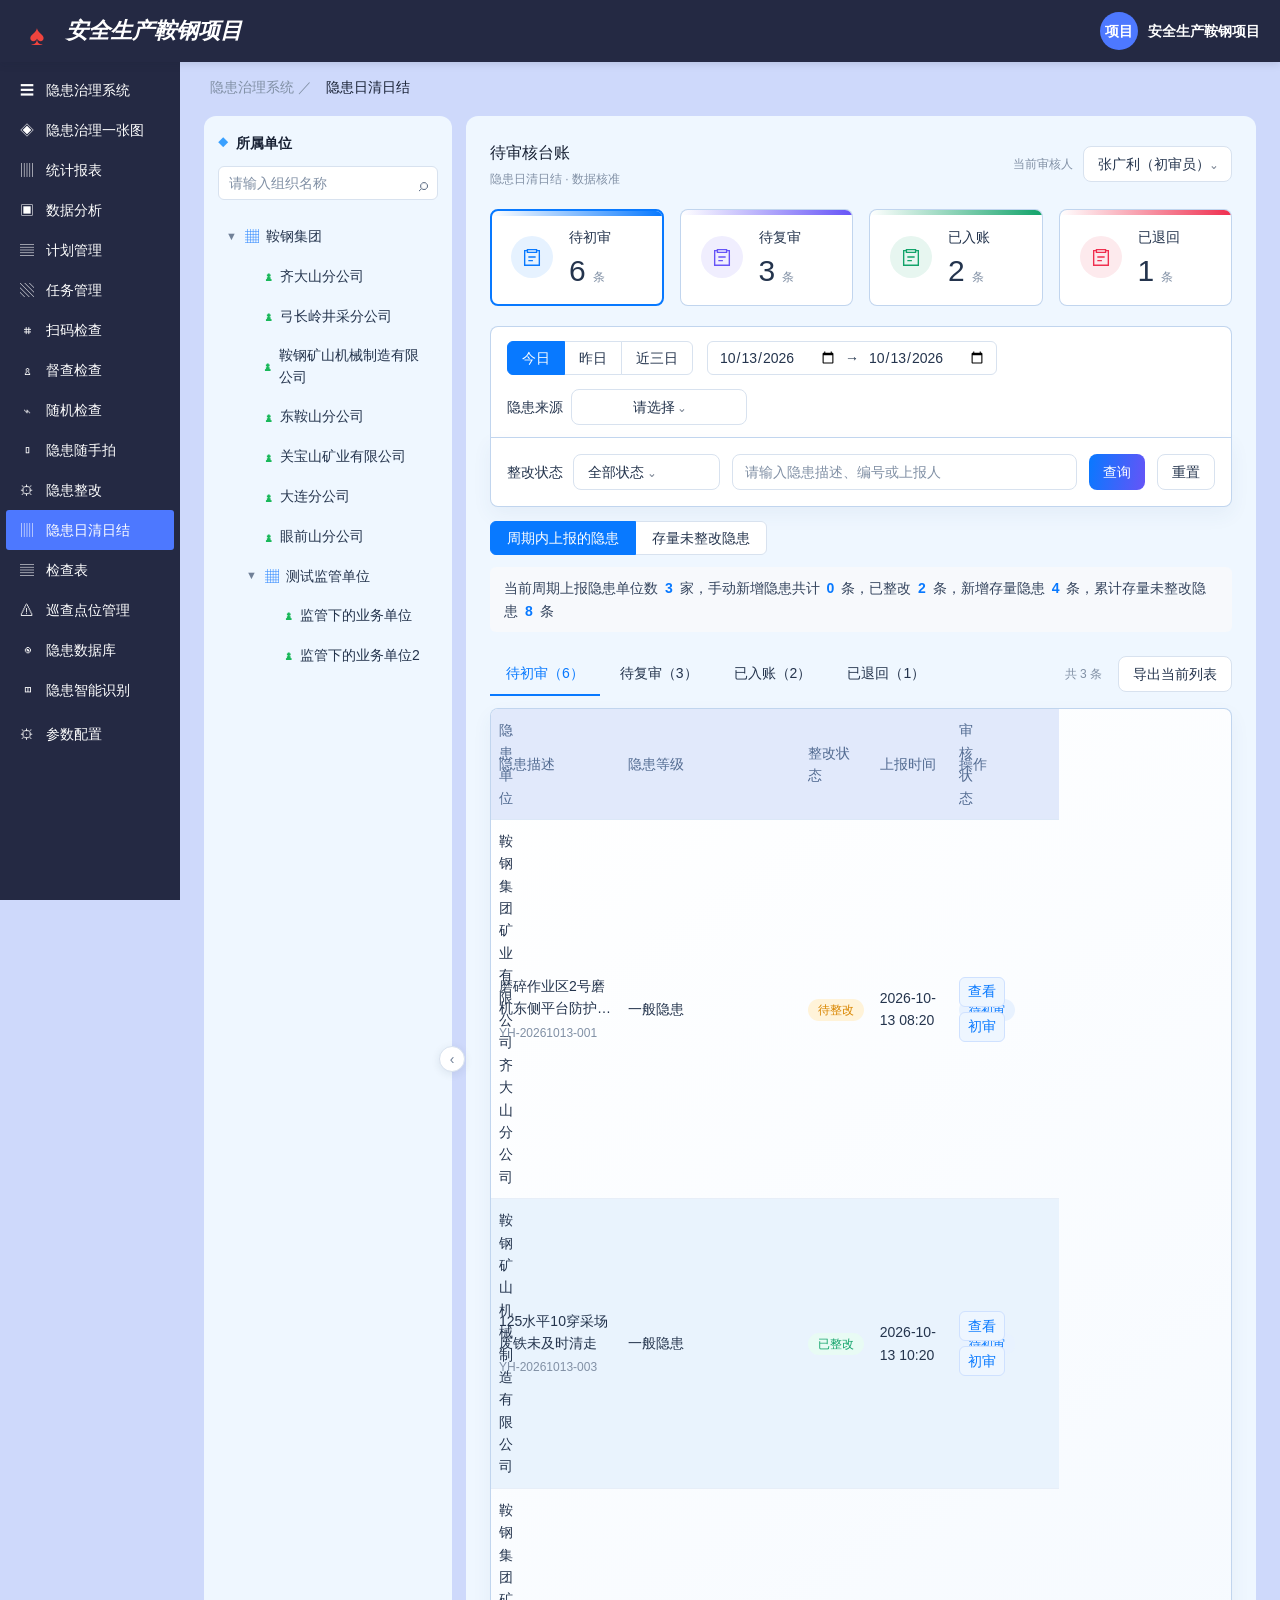
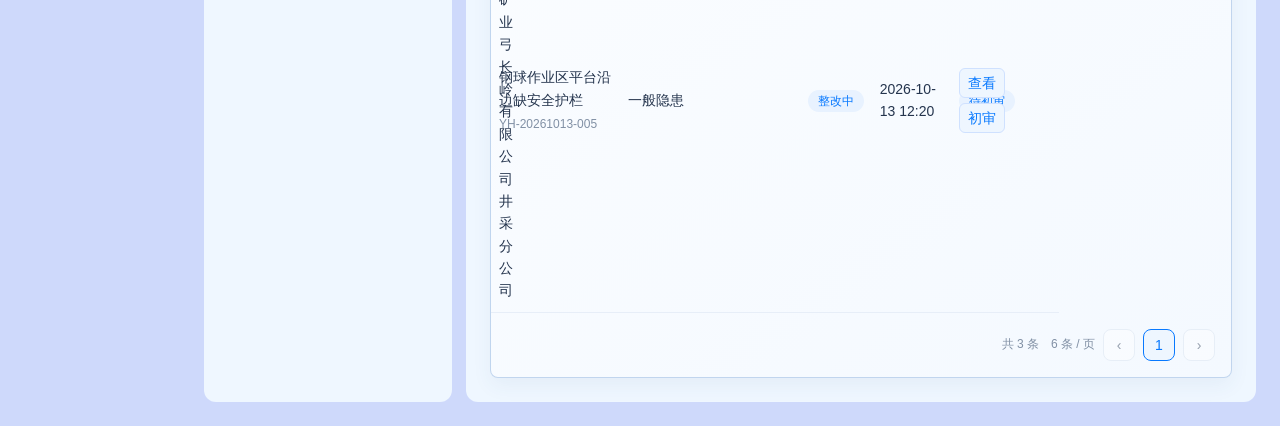
==== index.html @ 7d430a6b "Initial hazard ledger prototype" ====
<!doctype html>
<html lang="zh-CN"><head><meta charset="utf-8"><meta name="viewport" content="width=device-width,initial-scale=1"><title>待审核台账 · 隐患日清日结</title><style>
:root{--blue:#0879ff;--border:rgba(190,211,238,.95);--text:#24344d;--muted:#8190a5}*{box-sizing:border-box}body{margin:0;background:#ced9fb;color:var(--text);font:14px/1.6 "Microsoft YaHei","PingFang SC",sans-serif}button,input,textarea{font:inherit;font-weight:400}button{cursor:pointer}button:disabled{opacity:.45;cursor:not-allowed}button:focus-visible,input:focus-visible,textarea:focus-visible{outline:2px solid #a9c9ff;outline-offset:2px}.crumb{height:54px;padding:14px 30px;color:var(--muted)}.crumb span{color:#172033;margin-left:10px}
.page{margin:0 24px 24px;padding:24px;background:#eff7ff;border-radius:12px;min-height:calc(100vh - 78px)}.heading{display:flex;justify-content:space-between;align-items:center;margin-bottom:20px}h1,h2,h3{font-weight:400;margin:0;color:#172033}h1{font-size:16px}h2{font-size:16px}h3{font-size:15px;margin:24px 0 14px;display:flex;align-items:center;gap:8px}h3:before{content:"";width:4px;height:14px;background:linear-gradient(#0879ff,#6a4df5);border-radius:9px}.sub{font-size:12px;color:var(--muted);margin-top:4px}.identity{display:flex;align-items:center;gap:10px}.btn,.select{height:36px;border:1px solid #d8e2ef;border-radius:8px;background:white;color:var(--text);padding:0 14px;display:inline-flex;align-items:center;justify-content:center;gap:8px}.btn:hover,.select:hover{border-color:#a9c9ff;background:#eef6ff}.primary{background:linear-gradient(100deg,#0879ff,#6654f7);color:white;border:0}.primary:hover{background:#3d8fff;color:white}.danger{color:#ef2f4f;border-color:#ef2f4f}.stats{display:grid;grid-template-columns:repeat(4,1fr);gap:16px;margin-bottom:20px}.stat{position:relative;text-align:left;border:1px solid var(--border);border-radius:8px;background:white;overflow:hidden;padding:16px 20px;display:flex;gap:16px;align-items:center;color:var(--text)}.stat:before{content:"";position:absolute;left:0;top:0;height:5px;width:100%;background:linear-gradient(90deg,transparent,var(--tone))}.stat.active{border:2px solid var(--tone);padding:15px 19px}.stat .icon{width:42px;height:42px;border-radius:50%;background:color-mix(in srgb,var(--tone) 10%,white);color:var(--tone);display:grid;place-items:center}.icon svg{width:22px;height:22px;fill:none;stroke:currentColor;stroke-width:1.5}.num{font-family:"D-DIN-PRO","Bahnschrift",sans-serif;font-size:30px;font-weight:500;line-height:1.2;margin-top:5px}.num small{font:12px "Microsoft YaHei";color:var(--muted);margin-left:7px}.filters{background:white;border:1px solid var(--border);border-radius:8px;padding:16px;display:flex;gap:12px;flex-wrap:wrap;align-items:center;box-shadow:0 8px 20px rgba(45,87,140,.06)}.field{display:flex;align-items:center;gap:10px;flex:1;min-width:200px}.field .select{flex:1;justify-content:space-between}.search{flex:1.5;min-width:260px;height:36px;border:1px solid #d8e2ef;border-radius:8px;padding:0 12px;background:white;color:var(--text)}input::placeholder,textarea::placeholder{color:var(--muted)}.toolbar{display:flex;justify-content:space-between;align-items:center;margin:20px 0 12px}.tabs{display:flex;gap:4px}.tab{border:0;background:transparent;color:var(--text);padding:10px 16px;border-bottom:2px solid transparent}.tab.active{color:var(--blue);border-color:var(--blue)}.muted{color:var(--muted);font-size:12px}.table-shell{border:1px solid var(--border);border-radius:8px;overflow:hidden;background:linear-gradient(145deg,#fff,#f4f9ff);box-shadow:0 8px 20px rgba(45,87,140,.06)}.scroll{overflow:auto}table{border-collapse:collapse;width:100%;min-width:1380px;table-layout:fixed}th{background:#e1e9fb;color:#526b91;text-align:left;font-weight:400;height:46px;border-bottom:1px solid #dce8f7}td{height:87px;border-bottom:1px solid #e7eef8}th,td{padding:12px 14px;font-size:14px}tbody tr:nth-child(even){background:#e9f3fd}tbody tr:hover{background:#eef6ff}td .muted{display:block;margin-top:4px}.desc{overflow:hidden;display:-webkit-box;-webkit-line-clamp:2;-webkit-box-orient:vertical}.pill{display:inline-block;height:22px;padding:0 10px;font-size:12px;line-height:22px;border-radius:999px;white-space:nowrap}.blue{color:#0879ff;background:#e8f2ff}.purple{color:#6654f7;background:#eeebff}.green{color:#12a36a;background:#e8fbf4}.red{color:#ef2f4f;background:#fff4f5}.orange{color:#d98600;background:#fff3d9}.rowbtn{height:30px;border-radius:6px;border:1px solid #cfe1ff;background:#eef6ff;color:#0879ff;padding:0 10px;white-space:nowrap}.actions{display:flex;gap:8px}.pagination{display:flex;align-items:center;justify-content:flex-end;gap:8px;padding:16px}.pagenum{width:32px;height:32px;padding:0;border-radius:8px;border:1px solid #d8e2ef;background:white;color:var(--text)}.pagenum.active{border-color:#0879ff;color:#0879ff;background:#eef6ff}.empty{text-align:center;padding:65px;color:var(--text)}.empty svg{display:block;margin:0 auto 15px;width:64px;height:64px;stroke:#a9c9ff;fill:#eef6ff;stroke-width:1.5}.overlay{position:fixed;inset:0;background:#17203355;z-index:20;display:flex;justify-content:flex-end}.overlay[hidden]{display:none}.drawer{width:780px;max-width:95vw;background:#fff;display:flex;flex-direction:column;height:100%;box-shadow:-10px 0 40px #17203322}.drawer-head{padding:20px 24px;border-bottom:1px solid #e7eef8;display:flex;justify-content:space-between;align-items:center}.close{font-size:24px;border:0;background:transparent;color:var(--muted)}.drawer-body{padding:0 24px 24px;overflow:auto;flex:1;min-height:0}.footer{padding:16px 24px;border-top:1px solid #e7eef8;display:flex;justify-content:flex-end;gap:12px;background:#fafbfd}.steps{display:flex;padding:24px 0 10px;gap:10px;align-items:center}.step{flex:1;display:flex;gap:10px;align-items:center}.circle{width:30px;height:30px;border-radius:50%;display:grid;place-items:center;background:#eef6ff;color:#0879ff}.step.done .circle{background:#e8fbf4;color:#12a36a}.step.pending{color:var(--muted)}.step.pending .circle{background:#f1f4f8;color:var(--muted)}.line{height:1px;width:28px;background:#d8e2ef}.detail-grid{display:grid;grid-template-columns:100px 1fr 85px 1fr;gap:16px 10px;background:#fafbfd;border:1px solid var(--border);border-radius:8px;padding:18px}.label{color:var(--muted)}.wide{grid-column:2/5}.timeline{border-left:1px solid #d8e2ef;margin:12px 0 12px 6px;padding-left:22px}.event{position:relative;margin-bottom:18px}.event:before{content:"";width:8px;height:8px;background:#0879ff;border:3px solid #eef6ff;border-radius:50%;position:absolute;left:-29px;top:5px}.event p{margin:5px 0 0}.note{width:100%;height:90px;resize:vertical;border:1px solid #d8e2ef;border-radius:8px;padding:10px;color:var(--text)}.reviewer-line{display:flex;justify-content:space-between;margin:12px 0}.error{color:#ef2f4f;font-size:12px;margin-top:8px}.menu{position:fixed;background:white;border:1px solid var(--border);padding:5px;border-radius:8px;box-shadow:0 8px 20px #24344d20;z-index:50;min-width:160px}.menu button{display:block;width:100%;text-align:left;border:0;background:white;color:var(--text);padding:8px 12px;border-radius:4px}.menu button:hover{background:#eef6ff;color:#0879ff}.toast{position:fixed;left:50%;top:25px;transform:translateX(-50%);background:#fff;border:1px solid var(--border);border-radius:8px;box-shadow:0 8px 20px #24344d20;padding:12px 24px;z-index:100}.toast[hidden]{display:none}
@media(max-width:900px){.stats{grid-template-columns:repeat(2,1fr)}.page{margin:0 12px 12px;padding:16px}.heading{align-items:flex-start;gap:12px}.identity{flex-wrap:wrap;justify-content:flex-end}.toolbar{flex-wrap:wrap}.detail-grid{grid-template-columns:90px 1fr}.wide{grid-column:2}.tabs{flex-wrap:wrap}}
</style><style>
.workspace{display:flex;gap:14px;margin:0 24px 24px;min-height:calc(100vh - 78px)}.page{margin:0;padding:24px;background:#eff7ff;border-radius:12px;min-width:0;flex:1}.org-panel{position:relative;width:248px;flex:0 0 248px;background:#eff7ff;border-radius:12px;padding:16px 14px;transition:.25s ease}.org-panel.collapsed{width:0;flex-basis:0;padding-left:0;padding-right:0}.org-panel.collapsed .org-inner{display:none}.org-title{display:flex;align-items:center;gap:8px;font-weight:600;color:#172033;margin-bottom:12px}.org-title:before{content:"◆";font-size:10px;color:#39a0ff}.org-search{width:100%;height:34px;border:1px solid #d8e2ef;border-radius:6px;padding:0 32px 0 10px;background:white}.org-search-wrap{position:relative;margin-bottom:12px}.org-search-wrap:after{content:"⌕";position:absolute;right:10px;top:4px;font-size:18px;color:#66758b}.org-tree{height:calc(100vh - 190px);min-height:520px;overflow:auto;padding:4px 0}.tree-list,.tree-children{list-style:none;margin:0;padding:0}.tree-children{padding-left:20px}.tree-node{margin:2px 0}.tree-row{min-height:36px;width:100%;border:0;background:transparent;border-radius:6px;padding:7px 8px;display:flex;align-items:center;gap:7px;text-align:left;color:var(--text)}.tree-row:hover{background:#e2f0ff}.tree-row.selected{background:#d6eaff;color:#0879ff}.caret{width:12px;color:#718198;font-size:11px;transition:transform .2s}.tree-node.closed>.tree-children{display:none}.tree-node.closed>.tree-row .caret{transform:rotate(-90deg)}.org-icon{color:#19b85a;font-size:15px}.group-icon{color:#3189ff}.sidebar-toggle{position:absolute;right:-13px;top:50%;transform:translateY(-50%);width:26px;height:26px;border-radius:50%;border:1px solid #d8e2ef;background:white;color:#718198;padding:0;z-index:3;box-shadow:0 2px 8px #24344d18}.org-panel.collapsed .sidebar-toggle{right:-27px}.org-panel.collapsed .sidebar-toggle span{display:inline-block;transform:rotate(180deg)}
@media(max-width:900px){.workspace{margin:0 12px 12px}.page{margin:0}.org-panel{position:absolute;z-index:10;left:12px;box-shadow:0 8px 30px #24344d22}}
</style><style>
.advanced-filters{background:#fff;border:1px solid var(--border);border-radius:8px 8px 0 0;padding:14px 16px 12px;display:flex;gap:14px;flex-wrap:wrap;align-items:center;border-bottom:0}.quick-dates{display:flex}.quick-date{height:34px;padding:0 14px;border:1px solid #d8e2ef;background:#fff;color:var(--text);margin-left:-1px}.quick-date:first-child{margin-left:0;border-radius:6px 0 0 6px}.quick-date:last-child{border-radius:0 6px 6px 0}.quick-date.active{background:#0879ff;color:#fff;border-color:#0879ff;position:relative}.date-range{height:34px;display:flex;align-items:center;gap:8px;padding:0 10px;border:1px solid #d8e2ef;border-radius:6px;background:#fff}.date-range input{border:0;outline:0;color:var(--text);background:transparent}.advanced-field{display:flex;align-items:center;gap:8px;min-width:240px}.advanced-field .select{flex:1}.filters{border-radius:0 0 8px 8px}.dataset-bar{display:flex;justify-content:space-between;align-items:center;margin:14px 0 10px;gap:12px;flex-wrap:wrap}.dataset-tabs{display:flex}.dataset-tab{height:34px;padding:0 16px;border:1px solid #d8e2ef;background:#fff;color:var(--text);margin-left:-1px}.dataset-tab:first-child{margin-left:0;border-radius:6px 0 0 6px}.dataset-tab:last-child{border-radius:0 6px 6px 0}.dataset-tab.active{background:#0879ff;color:#fff;border-color:#0879ff;position:relative}.data-overview{background:#f7f9fc;border-radius:6px;padding:10px 14px;color:#34445d;flex:1;min-width:520px}.data-overview b{color:#0879ff;margin:0 3px}.source-badge{display:inline-flex;align-items:center;gap:4px}.source-badge:before{content:"";width:6px;height:6px;border-radius:50%;background:#6654f7}
@media(max-width:900px){.advanced-field{min-width:100%}.date-range{width:100%;justify-content:space-between}.data-overview{min-width:100%}}
</style><style>
.crumb-link{border:0;background:transparent;color:#0879ff;padding:0 8px}.config-view{margin:0 24px 24px;min-height:calc(100vh - 78px);background:#eff7ff;border-radius:12px;padding:20px}.config-view[hidden]{display:none}.config-head{display:flex;align-items:center;justify-content:space-between;margin-bottom:14px}.config-tabs{display:flex;align-items:flex-end}.config-tab{height:42px;padding:0 22px;border:0;background:#fff;color:#24344d;font-size:16px;clip-path:polygon(0 0,88% 0,100% 100%,0 100%)}.config-tab.active{background:#4d78ff;color:#fff}.flow-card{background:#fff;border-radius:10px;padding:16px;min-height:calc(100vh - 165px)}.flow-actions{display:flex;justify-content:flex-end;margin-bottom:14px}.flow-table{min-width:900px}.flow-table th{background:#e8eaee;color:#2d3645}.flow-table td{height:48px}.link-btn{border:0;background:transparent;color:#0879ff;padding:3px 6px}.flow-drawer-overlay{position:fixed;inset:0;background:#17203355;z-index:120;display:flex;justify-content:flex-end}.flow-drawer-overlay[hidden],.node-modal-overlay[hidden]{display:none}.flow-drawer{width:760px;max-width:96vw;height:100%;background:#fff;display:flex;flex-direction:column;box-shadow:-10px 0 40px #17203322}.flow-drawer-body{flex:1;overflow:auto;padding:16px 24px}.section-box{border:1px solid #dfe5ee;border-radius:6px;margin-bottom:24px}.section-title{padding:12px 16px;border-bottom:1px solid #dfe5ee;font-size:15px;font-weight:600}.form-grid{padding:16px;display:grid;grid-template-columns:90px 1fr 90px 1fr;gap:16px 12px;align-items:center}.required:before{content:"*";color:#ef2f4f;margin-right:4px}.form-control{width:100%;height:36px;border:1px solid #d8e2ef;border-radius:4px;padding:0 10px;background:#fff}.flow-textarea{grid-column:2/5;height:72px;padding:9px 10px;resize:vertical}.node-head{display:flex;align-items:center;justify-content:space-between}.node-table{min-width:0}.node-table td,.node-table th{height:42px;padding:8px 10px}.node-modal-overlay{position:fixed;inset:0;background:#17203388;z-index:140;display:grid;place-items:center}.node-modal{width:390px;max-width:92vw;background:#fff;border-radius:10px;box-shadow:0 18px 60px #17203335}.node-modal-body{padding:22px 30px 28px}.node-form-row{display:grid;grid-template-columns:70px 1fr;align-items:center;gap:12px;margin-bottom:18px}.char-count{position:absolute;right:8px;top:8px;color:#8190a5;font-size:12px}.input-wrap{position:relative}.config-empty{padding:80px;text-align:center;color:#8190a5}
@media(max-width:900px){.config-view{margin:0 12px 12px;padding:12px}.form-grid{grid-template-columns:88px 1fr}.flow-textarea{grid-column:2}.flow-drawer{width:100%}}
</style><style>
body{padding-top:62px}.app-header{position:fixed;z-index:200;left:0;right:0;top:0;height:62px;background:#242943;color:#fff;display:flex;align-items:center;justify-content:space-between;padding:0 20px;box-shadow:0 2px 8px #17203322}.brand{display:flex;align-items:center;gap:12px;font-size:22px;font-weight:700;font-style:italic}.brand-mark{width:34px;height:34px;display:grid;place-items:center;color:#f0443e;font-size:28px}.project-info{display:flex;align-items:center;gap:10px;font-weight:600}.project-badge{width:38px;height:38px;border-radius:50%;background:#4d78ff;display:grid;place-items:center}.app-menu{position:fixed;z-index:190;left:0;top:62px;bottom:0;width:180px;background:#242943;color:#fff;padding:8px 6px;overflow:auto}.menu-item{width:100%;height:40px;border:0;background:transparent;color:#fff;display:flex;align-items:center;gap:10px;padding:0 12px;border-radius:3px;text-align:left}.menu-item:hover{background:#323955}.menu-item.active{background:#4d78ff}.menu-icon{width:18px;text-align:center}.menu-spacer{height:4px}.crumb{margin-left:180px}.workspace{margin-left:204px}.config-view{margin-left:204px}.crumb-link{display:none}.config-head>#backLedger{display:none}
@media(max-width:900px){.app-menu{width:58px}.menu-item{padding:0 14px}.menu-label{display:none}.crumb{margin-left:58px}.workspace,.config-view{margin-left:70px}.brand{font-size:17px}.project-info>span:last-child{display:none}}
</style><style>.workspace[hidden]{display:none!important}.flow-form-grid{grid-template-columns:90px 1fr}.flow-form-grid .flow-textarea{grid-column:2}.person-picker-overlay{position:fixed;inset:0;background:#17203388;z-index:160;display:grid;place-items:center}.person-picker-overlay[hidden]{display:none}.person-picker{width:520px;max-width:94vw;max-height:82vh;background:#fff;border-radius:10px;display:flex;flex-direction:column;box-shadow:0 18px 60px #17203344}.person-picker-body{padding:18px 22px;overflow:auto}.person-list{margin-top:14px;border:1px solid #e1e8f2;border-radius:6px;max-height:330px;overflow:auto}.person-option{display:grid;grid-template-columns:28px 1fr auto;align-items:center;padding:11px 12px;border-bottom:1px solid #edf1f7;cursor:pointer}.person-option:last-child{border-bottom:0}.person-option:hover{background:#eef6ff}.person-meta{color:#8190a5;font-size:12px}.selected-people{margin-top:12px;padding:10px 12px;background:#f4f8ff;border-radius:6px;color:#526b91}</style>
<style>
.person-picker{width:1120px;height:720px;max-height:92vh}.person-picker-body{display:flex;flex-direction:column;min-height:0;flex:1}.selected-line{display:flex;align-items:center;gap:10px;margin-bottom:12px}.selected-line .selected-people{margin:0;min-height:36px;flex:1;background:#fff;border:1px solid #d8e2ef;padding:7px 10px}.picker-layout{display:grid;grid-template-columns:280px 1fr;gap:12px;min-height:0;flex:1}.picker-org,.picker-results{border:1px solid #dfe5ee;border-radius:4px;min-height:0}.picker-org{padding:12px;display:flex;flex-direction:column}.picker-org-tabs{display:grid;grid-template-columns:repeat(3,1fr);margin:12px -12px 0;border-bottom:1px solid #dfe5ee}.picker-org-tabs button{height:42px;border:0;background:#fff;font-size:15px}.picker-org-tabs button.active{font-weight:600;color:#172033;border-bottom:2px solid #0879ff}.picker-org-tree{padding-top:8px;overflow:auto}.org-choice{width:100%;min-height:36px;border:0;background:#fff;text-align:left;padding:7px 8px;color:#24344d}.org-choice:hover,.org-choice.active{background:#e4efff;color:#0879ff}.org-choice.child{padding-left:26px}.picker-results{padding:12px;display:flex;flex-direction:column}.picker-search{display:flex;justify-content:flex-end;margin-bottom:8px}.picker-search input{max-width:430px;border-radius:4px 0 0 4px}.picker-search button{border-radius:0 4px 4px 0}.person-table-wrap{border:1px solid #e1e8f2;flex:1;overflow:auto}.person-table{min-width:720px}.person-table th{height:38px;background:#e8ebf1}.person-table td{height:42px;padding:8px 10px}.picker-pagination{display:flex;justify-content:flex-end;align-items:center;gap:7px;padding-top:10px;color:#526b91}.picker-pagination .pagenum{width:28px;height:28px}.person-picker>.footer{flex:0 0 auto}@media(max-width:900px){.person-picker{width:96vw;height:86vh}.picker-layout{grid-template-columns:220px 1fr}}
</style><style>.person-picker-overlay{z-index:320}.config-tabs .config-tab:first-child{order:2}.config-tabs .config-tab:last-child{order:1}.table-shell .scroll{overflow-x:hidden}.table-shell table{width:100%!important;min-width:0!important;table-layout:fixed}.table-shell col{width:auto!important}.table-shell col:nth-child(1){width:4%!important}.table-shell col:nth-child(2){width:15%!important}.table-shell col:nth-child(3){width:21%!important}.table-shell col:nth-child(4){width:9%!important}.table-shell col:nth-child(5){width:9%!important}.table-shell col:nth-child(6){width:8%!important}.table-shell col:nth-child(7){width:12%!important}.table-shell col:nth-child(8){width:9%!important}.table-shell col:nth-child(9){width:7%!important}.table-shell col:nth-child(10){width:13%!important}.table-shell th,.table-shell td{padding:10px 8px;word-break:break-word}.table-shell td{height:72px}.table-shell .actions{flex-wrap:wrap;gap:5px}.table-shell .rowbtn{padding:0 8px}@media(max-width:1500px){.table-shell th:nth-child(1),.table-shell td:nth-child(1),.table-shell th:nth-child(6),.table-shell td:nth-child(6),.table-shell th:nth-child(9),.table-shell td:nth-child(9){display:none}.table-shell col:nth-child(1),.table-shell col:nth-child(6),.table-shell col:nth-child(9){width:0!important}.table-shell col:nth-child(2){width:18%!important}.table-shell col:nth-child(3){width:25%!important}.table-shell col:nth-child(4){width:10%!important}.table-shell col:nth-child(5){width:11%!important}.table-shell col:nth-child(7){width:15%!important}.table-shell col:nth-child(8){width:10%!important}.table-shell col:nth-child(10){width:14%!important}}@media(max-width:1100px){.table-shell th:nth-child(4),.table-shell td:nth-child(4),.table-shell th:nth-child(7),.table-shell td:nth-child(7){display:none}.table-shell col:nth-child(4),.table-shell col:nth-child(7){width:0!important}.table-shell col:nth-child(2){width:26%!important}.table-shell col:nth-child(3){width:32%!important}.table-shell col:nth-child(5){width:16%!important}.table-shell col:nth-child(8){width:12%!important}.table-shell col:nth-child(10){width:18%!important}}</style>
<style>.flow-meaning-count{text-align:right;color:#8190a5;font-size:12px;margin:-12px 12px 8px 0;grid-column:2}.overlay{top:62px;height:calc(100vh - 62px)}</style></head><body>

<header class="app-header"><div class="brand"><span class="brand-mark">♠</span><span>安全生产鞍钢项目</span></div><div class="project-info"><span class="project-badge">项目</span><span>安全生产鞍钢项目</span></div></header>
<aside class="app-menu" aria-label="系统主菜单"><button class="menu-item"><span class="menu-icon">☰</span><span class="menu-label">隐患治理系统</span></button><button class="menu-item"><span class="menu-icon">◈</span><span class="menu-label">隐患治理一张图</span></button><button class="menu-item"><span class="menu-icon">▥</span><span class="menu-label">统计报表</span></button><button class="menu-item"><span class="menu-icon">▣</span><span class="menu-label">数据分析</span></button><button class="menu-item"><span class="menu-icon">▤</span><span class="menu-label">计划管理</span></button><button class="menu-item"><span class="menu-icon">▧</span><span class="menu-label">任务管理</span></button><button class="menu-item"><span class="menu-icon">⌗</span><span class="menu-label">扫码检查</span></button><button class="menu-item"><span class="menu-icon">♙</span><span class="menu-label">督查检查</span></button><button class="menu-item"><span class="menu-icon">⌁</span><span class="menu-label">随机检查</span></button><button class="menu-item"><span class="menu-icon">▯</span><span class="menu-label">隐患随手拍</span></button><button class="menu-item"><span class="menu-icon">⚙</span><span class="menu-label">隐患整改</span></button><button class="menu-item active" id="menuLedger"><span class="menu-icon">▥</span><span class="menu-label">隐患日清日结</span></button><button class="menu-item"><span class="menu-icon">▤</span><span class="menu-label">检查表</span></button><button class="menu-item"><span class="menu-icon">⚠</span><span class="menu-label">巡查点位管理</span></button><button class="menu-item"><span class="menu-icon">◉</span><span class="menu-label">隐患数据库</span></button><button class="menu-item"><span class="menu-icon">◫</span><span class="menu-label">隐患智能识别</span></button><div class="menu-spacer"></div><button class="menu-item" id="menuParams"><span class="menu-icon">⚙</span><span class="menu-label">参数配置</span></button></aside>
<div class="crumb" id="breadcrumb">隐患治理系统 ／ <span>隐患日清日结</span><button class="crumb-link" id="openFlow">参数配置 / 流程配置</button></div>
<div class="workspace"><aside class="org-panel" id="orgPanel"><div class="org-inner"><div class="org-title">所属单位</div><div class="org-search-wrap"><input class="org-search" id="orgSearch" aria-label="搜索组织" placeholder="请输入组织名称"></div><nav class="org-tree" aria-label="组织树"><ul class="tree-list"><li class="tree-node"><button class="tree-row" data-unit=""><span class="caret">▼</span><span class="group-icon">▦</span><span>鞍钢集团</span></button><ul class="tree-children"><li class="tree-node"><button class="tree-row" data-unit="鞍钢集团矿业有限公司齐大山分公司"><span class="caret"></span><span class="org-icon">♟</span><span>齐大山分公司</span></button></li><li class="tree-node"><button class="tree-row" data-unit="鞍钢集团矿业弓长岭有限公司井采分公司"><span class="caret"></span><span class="org-icon">♟</span><span>弓长岭井采分公司</span></button></li><li class="tree-node"><button class="tree-row" data-unit="鞍钢矿山机械制造有限公司"><span class="caret"></span><span class="org-icon">♟</span><span>鞍钢矿山机械制造有限公司</span></button></li><li class="tree-node"><button class="tree-row" data-unit="东鞍山分公司"><span class="caret"></span><span class="org-icon">♟</span><span>东鞍山分公司</span></button></li><li class="tree-node"><button class="tree-row" data-unit="关宝山矿业有限公司"><span class="caret"></span><span class="org-icon">♟</span><span>关宝山矿业有限公司</span></button></li><li class="tree-node"><button class="tree-row" data-unit="大连分公司"><span class="caret"></span><span class="org-icon">♟</span><span>大连分公司</span></button></li><li class="tree-node"><button class="tree-row" data-unit="眼前山分公司"><span class="caret"></span><span class="org-icon">♟</span><span>眼前山分公司</span></button></li><li class="tree-node"><button class="tree-row"><span class="caret">▼</span><span class="group-icon">▦</span><span>测试监管单位</span></button><ul class="tree-children"><li class="tree-node"><button class="tree-row" data-unit="监管下的业务单位"><span class="caret"></span><span class="org-icon">♟</span><span>监管下的业务单位</span></button></li><li class="tree-node"><button class="tree-row" data-unit="监管下的业务单位2"><span class="caret"></span><span class="org-icon">♟</span><span>监管下的业务单位2</span></button></li></ul></li></ul></li></ul></nav></div><button class="sidebar-toggle" id="sidebarToggle" aria-label="收起组织树" title="收起组织树"><span>‹</span></button></aside><main class="page">
<div class="heading"><div><h1>待审核台账</h1><div class="sub">隐患日清日结 · 数据核准</div></div><div class="identity"><span class="muted">当前审核人</span><button class="select" id="person">张广利（初审员）⌄</button></div></div><section class="stats" id="stats"></section>
<div class="advanced-filters"><div class="quick-dates" aria-label="快捷时间"><button class="quick-date active" data-days="0">今日</button><button class="quick-date" data-days="1">昨日</button><button class="quick-date" data-days="2">近三日</button></div><div class="date-range"><input type="date" id="dateStart" aria-label="开始日期"><span>→</span><input type="date" id="dateEnd" aria-label="结束日期"></div><div class="advanced-field"><span>隐患来源</span><button class="select" id="source">全部来源 ⌄</button></div></div>
<div class="filters"><button class="select" id="unit" style="display:none">全部单位 ⌄</button><div class="field"><span>整改状态</span><button class="select" id="rectify">全部状态 ⌄</button></div><input class="search" id="keyword" aria-label="搜索隐患" placeholder="请输入隐患描述、编号或上报人"><button class="btn primary" id="query">查询</button><button class="btn" id="reset">重置</button></div>
<div class="dataset-bar"><div class="dataset-tabs"><button class="dataset-tab active" data-mode="period">周期内上报的隐患</button><button class="dataset-tab" data-mode="stock">存量未整改隐患</button></div><div class="data-overview" id="dataOverview"></div></div>
<div class="toolbar"><div class="tabs" id="tabs"></div><div style="display:flex;gap:16px;align-items:center"><span class="muted" id="summary"></span><button class="btn" id="export">导出当前列表</button></div></div><section class="table-shell"><div class="scroll"><table><colgroup><col style="width:64px"><col style="width:195px"><col style="width:235px"><col style="width:115px"><col style="width:110px"><col style="width:130px"><col style="width:160px"><col style="width:120px"><col style="width:135px"><col style="width:150px"></colgroup><thead><tr><th>序号</th><th>隐患单位</th><th>隐患描述</th><th>隐患等级</th><th>整改状态</th><th>上报人</th><th>上报时间</th><th>审核状态</th><th>初审人</th><th>操作</th></tr></thead><tbody id="rows"></tbody></table><div id="empty" hidden class="empty"><svg viewBox="0 0 64 64"><path d="M13 10h28l10 10v34H13z"/><path d="M41 10v12h10M22 33h20M22 42h14"/></svg>暂无符合条件的台账<div class="sub">请调整筛选条件后重试</div></div></div><div class="pagination" id="pagination"></div></section>
</main></div>
<section class="config-view" id="flowView" hidden><div class="config-head"><div class="config-tabs"><button class="config-tab active">流程配置</button><button class="config-tab">参数配置</button></div><button class="btn" id="backLedger">返回待审核台账</button></div><div class="flow-card"><div class="flow-actions"><button class="btn primary" id="newFlow">新增流程</button></div><div class="scroll"><table class="flow-table"><colgroup><col style="width:260px"><col><col style="width:130px"><col style="width:130px"></colgroup><thead><tr><th>菜单分类</th><th>流程释义</th><th>审批节点个数</th><th>操作</th></tr></thead><tbody id="flowRows"></tbody></table></div></div></section>
<div class="flow-drawer-overlay" id="flowOverlay" hidden><section class="flow-drawer" role="dialog" aria-modal="true" aria-labelledby="flowDrawerTitle"><header class="drawer-head"><h2 id="flowDrawerTitle">新增审批流程</h2><button class="close" id="closeFlow" aria-label="关闭流程编辑">×</button></header><div class="flow-drawer-body"><div class="section-box"><div class="section-title">流程基本信息</div><div class="form-grid flow-form-grid"><label class="required" for="flowModule">菜单分类</label><select class="form-control" id="flowModule"><option>隐患日清日结</option><option>项目管理</option><option>设备设施固废危废</option><option>指标监测</option><option>环保培训</option><option>文件台账</option><option>采购管理</option></select><label class="required" for="flowMeaning">流程释义</label><textarea class="form-control flow-textarea" id="flowMeaning" maxlength="200" placeholder="请输入流程释义"></textarea></div></div><div class="section-box"><div class="section-title node-head"><span class="required">审批节点（支持节点拖拽排序）</span><button class="btn primary" id="addNode">新增</button></div><div style="padding:16px"><table class="node-table"><thead><tr><th>审批节点</th><th>审批人</th><th>操作</th></tr></thead><tbody id="nodeRows"></tbody></table><div class="config-empty" id="nodeEmpty">暂无审批节点，请点击“新增”添加</div></div></div></div><footer class="footer"><button class="btn" id="cancelFlow">取消</button><button class="btn primary" id="saveFlow">确定</button></footer></section></div>
<div class="node-modal-overlay" id="nodeOverlay" hidden><section class="node-modal" role="dialog" aria-modal="true" aria-labelledby="nodeTitle"><header class="drawer-head"><h2 id="nodeTitle">新增审批节点</h2><button class="close" id="closeNode" aria-label="关闭节点编辑">×</button></header><div class="node-modal-body"><div class="node-form-row"><label class="required" for="approvalNodeName">审批节点</label><div class="input-wrap"><input class="form-control" id="approvalNodeName" maxlength="15"><span class="char-count" id="nodeCount">0 / 15</span></div></div><div class="node-form-row"><label class="required" for="nodeApprover">审批人</label><select class="form-control" id="nodeApprover"><option>系统管理员</option><option>主管理员</option><option>企业管理员</option><option>安全管理员</option><option>环保管理员</option><option>单位安全负责人</option><option>部门负责人</option><option value="__custom__">自定义人员…</option></select></div><div class="footer" style="padding:16px 0 0"><button class="btn" id="cancelNode">取消</button><button class="btn primary" id="saveNode">确定</button></div></div></section></div>
<div class="person-picker-overlay" id="personPicker" hidden><section class="person-picker" role="dialog" aria-modal="true" aria-labelledby="personPickerTitle"><header class="drawer-head"><h2 id="personPickerTitle">选择审批人员</h2><button class="close" id="closePersonPicker" aria-label="关闭选人组件">×</button></header><div class="person-picker-body"><div class="selected-line"><span>已选人员：</span><div class="selected-people" id="selectedPeople">暂未选择人员</div></div><div class="picker-layout"><aside class="picker-org"><input class="form-control" id="orgPickerSearch" placeholder="搜索组织"><div class="picker-org-tabs"><button class="active">组织架构</button><button>承租方</button><button>相关方</button></div><div class="picker-org-tree"><button class="org-choice active" data-dept="">▾　▦ 鞍钢集团矿业有限公司</button><button class="org-choice child" data-dept="齐大山">♟ 齐大山选矿厂</button><button class="org-choice child" data-dept="安全环保部">♟ 安全环保部</button><button class="org-choice child" data-dept="弓长岭">♟ 弓长岭井采分公司</button><button class="org-choice child" data-dept="矿山机械">♟ 矿山机械制造有限公司</button><button class="org-choice child" data-dept="生产管理部">♟ 生产管理部</button></div></aside><section class="picker-results"><div class="picker-search"><input class="form-control" id="personSearch" placeholder="请输入姓名、账号、手机号或岗位"><button class="btn primary" aria-label="搜索审批人员">搜索</button></div><div class="person-table-wrap"><table class="person-table"><thead><tr><th style="width:42px"><input type="checkbox" id="selectAllPeople" aria-label="全选人员"></th><th>姓名</th><th>单位名称</th><th>账号</th><th>手机号</th><th>岗位</th></tr></thead><tbody id="personList"></tbody></table></div><div class="picker-pagination"><span id="personTotal">共 0 条</span><button class="pagenum" disabled>‹</button><button class="pagenum active">1</button><button class="pagenum">2</button><button class="pagenum">3</button><button class="pagenum">›</button><span>10 / 页</span></div></section></div></div><footer class="footer"><button class="btn" id="cancelPersonPicker">关闭</button><button class="btn primary" id="confirmPersonPicker">确认</button></footer></section></div>

<div class="overlay" id="overlay" hidden><section class="drawer" role="dialog" aria-modal="true" aria-labelledby="drawerTitle"><header class="drawer-head"><div><h2 id="drawerTitle">隐患审核</h2><div class="sub" id="recordNo"></div></div><button class="close" aria-label="关闭" id="close">×</button></header><div class="drawer-body" id="detail"></div><footer class="footer" id="footer"></footer></section></div><div class="toast" hidden id="toast" role="status"></div>

<script>

const names=['待初审','待复审','已入账','已退回'],tones=['#0879ff','#6654f7','#12a36a','#ef2f4f'],classes=['blue','purple','green','red'];
const units=['鞍钢集团矿业有限公司齐大山分公司','鞍钢集团矿业弓长岭有限公司井采分公司','鞍钢矿山机械制造有限公司'];
const descriptions=['磨碎作业区2号磨机东侧平台防护栏松动','140米水平230巷1号掘进作业面照明不足','125水平10穿采场废铁未及时清走','钢球作业区80烧车床废弃卷筒未清理','钢球作业区平台沿边缺安全护栏','50米水平10穿采场顶板存在浮石','主井304液压站油位已到下限需补充液压油','运输巷道电缆敷设不规范','破碎车间消防通道被物料占用','检修平台安全警示标识缺失','配电箱接地线连接松动','设备传动部位防护罩破损'];
const seed=()=>descriptions.map((desc,i)=>({id:'YH-20261013-'+String(i+1).padStart(3,'0'),unit:units[i%3],desc,level:i===5?'重大隐患':'一般隐患',rectify:['待整改','整改中','已整改'][i%3],reporter:['王天龙','李有君','乔霖'][i%3],time:'2026-10-'+(i%2?'12':'13')+' '+String(8+i%8).padStart(2,'0')+':'+(i%2?'35':'20'),status:i<6?0:i<9?1:i<11?2:3,first:i>=6?'张广利':'',history:i<6?[]:i<9?[{who:'张广利',action:'初审通过',time:'2026-10-13 10:25',note:'已核对上报单位、隐患描述及整改情况，资料完整。'}]:i<11?[{who:'张广利',action:'初审通过',time:'2026-10-13 09:20',note:'隐患信息核对无误。'},{who:'王志磊',action:'复审通过，正式入账',time:'2026-10-13 11:10',note:'核准通过。'}]:[{who:'张广利',action:'初审退回',time:'2026-10-13 09:40',note:'请补充防护罩破损位置及整改责任人。'}]}));
let data;try{data=JSON.parse(localStorage.getItem('hazard-review-v1'))||seed();if(!Array.isArray(data)||!data.length)data=seed()}catch{data=seed()}let current=0,person='张广利',unit='',rectify='',keyword='',source='',datasetMode='period',dateStart='2026-10-13',dateEnd='2026-10-13',page=1,selected=null,lastFocus;const $=id=>document.getElementById(id),esc=s=>String(s).replace(/[&<>"']/g,c=>({'&':'&amp;','<':'&lt;','>':'&gt;','"':'&quot;',"'":'&#39;'}[c]));
function sourceFor(d){if(d.source==='同步公司隐患'||d.source==='手动新增')return d.source;let n=parseInt(d.id.slice(-3),10)||0;return n%2?'同步公司隐患':'手动新增'}
function baseMatched(d,includeTime=true){let day=d.time.slice(0,10);return(!unit||d.unit===unit)&&(!source||sourceFor(d)===source)&&(!rectify||d.rectify===rectify)&&(!keyword||[d.desc,d.id,d.reporter].some(v=>v.includes(keyword)))&&(!includeTime||(day>=dateStart&&day<=dateEnd))}
function updateOverview(){let period=data.filter(d=>baseMatched(d,true)),reportedUnits=new Set(period.map(d=>d.unit)).size,self=period.filter(d=>sourceFor(d)==='手动新增').length,rectified=period.filter(d=>d.rectify==='已整改').length,newStock=data.filter(d=>baseMatched(d,false)&&d.time.slice(0,10)<dateStart&&d.rectify!=='已整改').length,totalStock=data.filter(d=>(!unit||d.unit===unit)&&(!source||sourceFor(d)===source)&&d.rectify!=='已整改').length;$('dataOverview').innerHTML=`当前周期上报隐患单位数 <b>${reportedUnits}</b> 家，手动新增隐患共计 <b>${self}</b> 条，已整改 <b>${rectified}</b> 条，新增存量隐患 <b>${newStock}</b> 条，累计存量未整改隐患 <b>${totalStock}</b> 条`}
function filtered(){let result=data.filter(d=>d.status===current&&baseMatched(d,datasetMode==='period')&&(datasetMode==='period'||d.rectify!=='已整改'));updateOverview();return result}
function render(){let counts=names.map((_,i)=>data.filter(d=>d.status===i).length);$('stats').innerHTML=names.map((n,i)=>`<button class="stat ${current===i?'active':''}" style="--tone:${tones[i]}" onclick="changeTab(${i})"><span class="icon"><svg viewBox="0 0 24 24"><path d="M7 4h10v3H7zM7 5H4v16h16V5h-3M8 12h8M8 16h5"/></svg></span><div>${n}<div class="num">${counts[i]}<small>条</small></div></div></button>`).join('');$('tabs').innerHTML=names.map((n,i)=>`<button class="tab ${current===i?'active':''}" onclick="changeTab(${i})">${n}（${counts[i]}）</button>`).join('');let list=filtered(),max=Math.max(1,Math.ceil(list.length/6));page=Math.min(page,max);$('summary').textContent='共 '+list.length+' 条';$('rows').innerHTML=list.slice((page-1)*6,page*6).map((d,i)=>`<tr><td>${(page-1)*6+i+1}</td><td>${esc(d.unit)}</td><td><div class="desc" title="${esc(d.desc)}">${esc(d.desc)}</div><span class="muted">${d.id}</span></td><td><span class="${d.level==='重大隐患'?'red pill':''}">${d.level}</span></td><td><span class="pill ${d.rectify==='已整改'?'green':d.rectify==='待整改'?'orange':'blue'}">${d.rectify}</span></td><td>${d.reporter}</td><td>${d.time}</td><td><span class="pill ${classes[d.status]}">${names[d.status]}</span></td><td>${d.first||'—'}</td><td><div class="actions"><button class="rowbtn" onclick="openRecord('${d.id}',false)">查看</button>${d.status<2?`<button class="rowbtn" onclick="openRecord('${d.id}',true)">${d.status===0?'初审':'复审'}</button>`:''}</div></td></tr>`).join('');$('empty').hidden=!!list.length;$('pagination').innerHTML=`<span class="muted">共 ${list.length} 条　6 条 / 页</span><button class="pagenum" ${page===1?'disabled':''} onclick="goPage(-1)" aria-label="上一页">‹</button>`+Array.from({length:max},(_,i)=>`<button class="pagenum ${page===i+1?'active':''}" onclick="page=${i+1};render()">${i+1}</button>`).join('')+`<button class="pagenum" ${page===max?'disabled':''} onclick="goPage(1)" aria-label="下一页">›</button>`}
function changeTab(i){current=i;page=1;render()}function goPage(n){page+=n;render()}
function menu(button,options,callback){document.querySelector('.menu')?.remove();let m=document.createElement('div');m.className='menu';let r=button.getBoundingClientRect();m.style.left=Math.min(r.left,innerWidth-240)+'px';m.style.top=r.bottom+5+'px';options.forEach(([label,value])=>{let b=document.createElement('button');b.textContent=label;b.onclick=e=>{e.stopPropagation();callback(value,label);m.remove()};m.append(b)});document.body.append(m)}document.addEventListener('click',e=>{if(!e.target.closest('.select,.menu'))document.querySelector('.menu')?.remove()});
$('person').onclick=()=>menu($('person'),[['张广利（初审员）','张广利'],['王志磊（复审员）','王志磊']],(v,l)=>{person=v;$('person').textContent=l+' ⌄'});$('unit').onclick=()=>menu($('unit'),[['全部单位',''],...units.map(u=>[u,u])],(v,l)=>{unit=v;$('unit').textContent=l+' ⌄'});$('rectify').onclick=()=>menu($('rectify'),[['全部状态',''],...['待整改','整改中','已整改'].map(v=>[v,v])],(v,l)=>{rectify=v;$('rectify').textContent=l+' ⌄'});$('query').onclick=()=>{keyword=$('keyword').value.trim();page=1;render()};$('keyword').onkeydown=e=>{if(e.key==='Enter')$('query').click()};$('reset').onclick=()=>{unit=rectify=keyword='';$('keyword').value='';$('unit').textContent='全部单位 ⌄';$('rectify').textContent='全部状态 ⌄';page=1;render()};
function openRecord(id,review){selected=data.find(d=>d.id===id);let d=selected;lastFocus=document.activeElement;let permitted=review&&d.status<2;let blocked=d.status===0?person!=='张广利':person!=='王志磊'||person===d.first;$('drawerTitle').textContent=permitted?(d.status===0?'隐患初审':'隐患复审'):'隐患台账详情';$('recordNo').textContent=d.id;$('detail').innerHTML=`<div class="steps"><div class="step done"><span class="circle">✓</span><div>隐患上报<div class="sub">${d.reporter}</div></div></div><span class="line"></span><div class="step ${d.first?'done':''}"><span class="circle">${d.first?'✓':'1'}</span><div>初审<div class="sub">${d.first||'待核准'}</div></div></div><span class="line"></span><div class="step ${d.status===2?'done':'pending'}"><span class="circle">${d.status===2?'✓':'2'}</span><div>复审入账<div class="sub">${d.status===2?'已完成':'待核准'}</div></div></div></div><h3>隐患信息 <span class="pill ${classes[d.status]}">${names[d.status]}</span></h3><div class="detail-grid"><span class="label">隐患单位</span><span class="wide">${esc(d.unit)}</span><span class="label">隐患描述</span><span class="wide">${esc(d.desc)}</span><span class="label">隐患分类</span><span>现场隐患</span><span class="label">隐患等级</span><span>${d.level}</span><span class="label">上报人</span><span>${d.reporter}</span><span class="label">上报时间</span><span>${d.time}</span><span class="label">隐患来源</span><span>同步公司隐患</span><span class="label">整改状态</span><span>${d.rectify}</span></div><h3>整改信息</h3><div class="detail-grid"><span class="label">整改人</span><span>${d.reporter}</span><span class="label">验收人</span><span>${d.rectify==='已整改'?'王志磊':'—'}</span><span class="label">整改措施</span><span class="wide">${d.rectify==='已整改'?'已完成现场清理、修复及安全检查。':'已安排责任人员处理，落实现场安全防护。'}</span><span class="label">隐患附件</span><span class="wide muted">暂无附件</span><span class="label">整改附件</span><span class="wide muted">暂无附件</span></div><h3>审核记录</h3><div class="timeline"><div class="event">${d.reporter} · 提交上报<div class="sub">${d.time}</div></div>${d.history.map(h=>`<div class="event">${h.who} · ${h.action}<div class="sub">${h.time}</div><p>${esc(h.note)}</p></div>`).join('')}</div>${permitted?`<h3>本次审核</h3><div class="reviewer-line"><span>审核人：${person}</span><span class="muted">${d.status===0?'初审核对':'复审核准'}</span></div>${blocked?'<div class="error">'+(d.status===0?'请切换为初审员张广利后审核。':'请由与初审人不同的复审员王志磊完成复审。')+'</div>':'<textarea class="note" id="opinion" maxlength="500" aria-label="审核意见" placeholder="请输入审核意见（退回时必填，最多500字）"></textarea><div id="error" class="error" role="alert"></div>'}`:''}`;$('footer').innerHTML='<button class="btn" onclick="closeDrawer()">关闭</button>'+(permitted?`<button class="btn danger" ${blocked?'disabled':''} onclick="submitReview(false)">退回上报人</button><button class="btn primary" ${blocked?'disabled':''} onclick="submitReview(true)">${d.status===0?'初审通过':'复审通过并入账'}</button>`:'');$('overlay').hidden=false;document.body.style.overflow='hidden';$('close').focus()}
function closeDrawer(){$('overlay').hidden=true;document.body.style.overflow='';lastFocus?.focus()}$('close').onclick=closeDrawer;$('overlay').onclick=e=>{if(e.target===$('overlay'))closeDrawer()};document.addEventListener('keydown',e=>{if(e.key==='Escape'){closeDrawer();document.querySelector('.menu')?.remove()}if(e.key==='Tab'&&!$('overlay').hidden){let els=[...$('overlay').querySelectorAll('button:not(:disabled),textarea')];if(e.shiftKey&&document.activeElement===els[0]){e.preventDefault();els.at(-1).focus()}else if(!e.shiftKey&&document.activeElement===els.at(-1)){e.preventDefault();els[0].focus()}}});
function submitReview(pass){let d=selected;if(d.status>1||(d.status===0&&person!=='张广利')||(d.status===1&&(person!=='王志磊'||person===d.first)))return;let note=$('opinion').value.trim();if(!pass&&!note){$('error').textContent='请填写退回原因，便于上报人补充或修正。';$('opinion').focus();return}let stage=d.status===0?'初审':'复审';if(!confirm(pass?(d.status===0?'确认初审通过并流转至复审？':'确认复审通过？该隐患将正式入账。'):'确认退回上报人？该隐患不会进入正式台账。'))return;d.history.push({who:person,action:stage+(pass?(d.status===0?'通过':'通过，正式入账'):'退回'),time:new Date().toLocaleString('sv-SE').slice(0,16),note:note||'核准通过。'});if(pass){if(d.status===0)d.first=person;d.status++}else d.status=3;try{localStorage.setItem('hazard-review-v1',JSON.stringify(data))}catch{notify('浏览器存储不可用，本次变更仅在当前页面保留')}closeDrawer();render();notify(pass?(d.status===1?'初审通过，已流转至待复审':'复审通过，已进入正式台账'):'已退回，审核意见已记录')}
let timer;function notify(s){$('toast').textContent=s;$('toast').hidden=false;clearTimeout(timer);timer=setTimeout(()=>$('toast').hidden=true,3000)}$('export').onclick=()=>{if(current!==2){notify('该'+names[current]+'状态下隐患不支持导出');return}let list=filtered();let cell=v=>'"'+String(v).replace(/"/g,'""')+'"';let csv='\ufeff'+[['编号','隐患单位','隐患描述','隐患等级','整改状态','上报人','上报时间','审核状态','初审人'],...list.map(d=>[d.id,d.unit,d.desc,d.level,d.rectify,d.reporter,d.time,names[d.status],d.first])].map(r=>r.map(cell).join(',')).join('\r\n');let url=URL.createObjectURL(new Blob([csv],{type:'text/csv;charset=utf-8'}));let a=document.createElement('a');a.href=url;a.download=names[current]+'台账.csv';a.click();setTimeout(()=>URL.revokeObjectURL(url),1000);notify('已导出当前筛选结果，共 '+list.length+' 条')};render();

document.querySelectorAll('.tree-node:has(>.tree-children)>.tree-row').forEach(row=>row.addEventListener('click',()=>row.parentElement.classList.toggle('closed')));
document.querySelectorAll('.tree-row[data-unit]').forEach(row=>row.addEventListener('click',()=>{document.querySelectorAll('.tree-row').forEach(r=>r.classList.remove('selected'));row.classList.add('selected');unit=row.dataset.unit;$('unit').textContent=(unit||'全部单位')+' ⌄';page=1;render()}));
$('orgSearch').addEventListener('input',e=>{let key=e.target.value.trim().toLowerCase();document.querySelectorAll('.org-tree .tree-node').forEach(node=>{let own=node.querySelector(':scope>.tree-row span:last-child')?.textContent.toLowerCase()||'';let childMatch=[...node.querySelectorAll('.tree-children .tree-row span:last-child')].some(s=>s.textContent.toLowerCase().includes(key));node.style.display=!key||own.includes(key)||childMatch?'':'none';if(key&&childMatch)node.classList.remove('closed')})});
$('sidebarToggle').onclick=()=>{let panel=$('orgPanel'),collapsed=panel.classList.toggle('collapsed');$('sidebarToggle').setAttribute('aria-label',collapsed?'展开组织树':'收起组织树');$('sidebarToggle').title=collapsed?'展开组织树':'收起组织树'};
$('source').onclick=()=>menu($('source'),[['请选择',''],['同步公司隐患','同步公司隐患'],['手动新增','手动新增']],(v,l)=>{source=v;$('source').textContent=l+' ⌄';page=1;render()});
function dateText(d){return d.toISOString().slice(0,10)}
function setDatePreset(days){let end=new Date('2026-10-13T12:00:00Z'),start=new Date(end);if(days===1)end.setUTCDate(end.getUTCDate()-1);start=new Date(end);if(days===2){end=new Date('2026-10-13T12:00:00Z');start=new Date(end);start.setUTCDate(start.getUTCDate()-2)}dateStart=dateText(start);dateEnd=dateText(end);$('dateStart').value=dateStart;$('dateEnd').value=dateEnd;document.querySelectorAll('.quick-date').forEach(b=>b.classList.toggle('active',Number(b.dataset.days)===days));page=1;render()}
document.querySelectorAll('.quick-date').forEach(b=>b.onclick=()=>setDatePreset(Number(b.dataset.days)));
[$('dateStart'),$('dateEnd')].forEach(input=>input.onchange=()=>{dateStart=$('dateStart').value||dateStart;dateEnd=$('dateEnd').value||dateEnd;if(dateStart>dateEnd)[dateStart,dateEnd]=[dateEnd,dateStart];$('dateStart').value=dateStart;$('dateEnd').value=dateEnd;document.querySelectorAll('.quick-date').forEach(b=>b.classList.remove('active'));page=1;render()});
document.querySelectorAll('.dataset-tab').forEach(b=>b.onclick=()=>{datasetMode=b.dataset.mode;document.querySelectorAll('.dataset-tab').forEach(x=>x.classList.toggle('active',x===b));page=1;render()});
$('reset').addEventListener('click',()=>{document.querySelectorAll('.tree-row').forEach(r=>r.classList.remove('selected'));source='';datasetMode='period';$('source').textContent='请选择 ⌄';document.querySelectorAll('.dataset-tab').forEach(b=>b.classList.toggle('active',b.dataset.mode==='period'));setDatePreset(0)});
$('dateStart').value=dateStart;$('dateEnd').value=dateEnd;$('source').textContent='请选择 ⌄';updateOverview();
const defaultFlows=[
{id:1,module:'隐患日清日结',category:'隐患上报',meaning:'隐患日清日结上报及入账',nodes:[{name:'所在单位意见-初审',approver:'主管理员'},{name:'环保部门意见-复审',approver:'王志磊'}]},
{id:2,module:'项目管理',category:'新增项目',meaning:'项目立项',nodes:[{name:'部门负责人审核',approver:'主管理员'},{name:'项目主管复审',approver:'王志磊'}]},
{id:3,module:'项目管理',category:'竣工验收',meaning:'进度维护及竣工验收',nodes:[{name:'竣工验收审批',approver:'主管理员'}]},
{id:4,module:'设备设施固废危废',category:'在线设备',meaning:'在线设备上报',nodes:[{name:'所在单位意见-初审',approver:'主管理员'},{name:'环保部门意见-复审',approver:'王志磊'}]},
{id:5,module:'设备设施固废危废',category:'危险废物报表',meaning:'危险废物报表',nodes:[{name:'单位审核',approver:'主管理员'},{name:'公司审核',approver:'王志磊'}]},
{id:6,module:'指标监测',category:'生态指标监测',meaning:'新生态审核',nodes:[{name:'指标审核',approver:'主管理员'}]},
{id:7,module:'环保培训',category:'辐射人员持证信息上报',meaning:'新增辐射人员持证信息审批',nodes:[{name:'单位审批',approver:'主管理员'},{name:'公司审批',approver:'王志磊'}]}
];
let flows;try{flows=JSON.parse(localStorage.getItem('hazard-flow-config-v1'))||defaultFlows}catch{flows=defaultFlows}flows=flows.filter(f=>f.module==='隐患日清日结');if(!flows.length)flows=[defaultFlows[0]];let editingFlowId=null,editingNodes=[],editingNodeIndex=-1;
function persistFlows(){try{localStorage.setItem('hazard-flow-config-v1',JSON.stringify(flows))}catch{}}
persistFlows();
function renderFlows(){$('flowRows').innerHTML=flows.map(f=>`<tr><td>${esc(f.module)}</td><td>${esc(f.meaning)}</td><td style="text-align:center">${f.nodes.length}</td><td><button class="link-btn" onclick="openFlowEditor(${f.id})">修改</button><button class="link-btn" onclick="deleteFlow(${f.id})">删除</button></td></tr>`).join('')}
function setMainMenu(active){document.querySelectorAll('.app-menu .menu-item').forEach(item=>item.classList.remove('active'));$(active).classList.add('active')}
function showFlowConfig(){$('flowView').hidden=false;document.querySelector('.workspace').hidden=true;$('breadcrumb').innerHTML='隐患治理系统 ／ <span>参数配置</span>';setMainMenu('menuParams');renderFlows();scrollTo(0,0)}
function showLedger(){$('flowView').hidden=true;document.querySelector('.workspace').hidden=false;$('breadcrumb').innerHTML='隐患治理系统 ／ <span>隐患日清日结</span><button class="crumb-link" id="openFlow">参数配置 / 流程配置</button>';$('openFlow').onclick=showFlowConfig;setMainMenu('menuLedger');scrollTo(0,0)}
function renderNodes(){$('nodeRows').innerHTML=editingNodes.map((n,i)=>`<tr draggable="true" data-node-index="${i}"><td>${esc(n.name)}</td><td>${esc(n.approver)}</td><td><button class="link-btn" onclick="openNodeEditor(${i})">编辑</button><button class="link-btn" onclick="removeNode(${i})">删除</button></td></tr>`).join('');$('nodeEmpty').hidden=editingNodes.length>0;let dragIndex=-1;document.querySelectorAll('#nodeRows tr').forEach(tr=>{tr.ondragstart=()=>dragIndex=Number(tr.dataset.nodeIndex);tr.ondragover=e=>e.preventDefault();tr.ondrop=()=>{let to=Number(tr.dataset.nodeIndex),item=editingNodes.splice(dragIndex,1)[0];editingNodes.splice(to,0,item);renderNodes()}})}
function openFlowEditor(id=null){editingFlowId=id;let f=flows.find(x=>x.id===id);$('flowDrawerTitle').textContent=f?'编辑审批流程':'新增审批流程';$('flowModule').value='隐患日清日结';$('flowMeaning').value=f?.meaning||'';if($('flowMeaningCount'))$('flowMeaningCount').textContent=$('flowMeaning').value.length+' / 200';editingNodes=f?f.nodes.map(n=>({...n})):[];renderNodes();$('flowOverlay').hidden=false;document.body.style.overflow='hidden'}
function closeFlowEditor(){$('flowOverlay').hidden=true;document.body.style.overflow=''}
function deleteFlow(id){if(!confirm('确认删除该流程配置？'))return;flows=flows.filter(f=>f.id!==id);persistFlows();renderFlows();notify('流程配置已删除')}
function setApproverValue(value){$('nodeApprover').querySelector('option[data-custom-result]')?.remove();let option=[...$('nodeApprover').options].find(o=>o.value===value);if(!option){option=document.createElement('option');option.value=value;option.textContent=value;option.dataset.customResult='1';$('nodeApprover').append(option)}$('nodeApprover').value=value}
function openNodeEditor(index=-1){editingNodeIndex=index;let n=editingNodes[index];$('nodeTitle').textContent=n?'编辑审批节点':'新增审批节点';$('approvalNodeName').value=n?.name||'';setApproverValue(n?.approver||'主管理员');lastApproverValue=$('nodeApprover').value;$('nodeCount').textContent=$('approvalNodeName').value.length+' / 15';$('nodeOverlay').hidden=false;$('approvalNodeName').focus()}
function closeNodeEditor(){$('nodeOverlay').hidden=true}
function removeNode(index){editingNodes.splice(index,1);renderNodes()}
const systemPeople=[{name:'张广利',dept:'安全环保部',account:'zhangguangli',mobile:'13845123601',role:'初审员'},{name:'王志磊',dept:'安全环保部',account:'wangzhilei',mobile:'13845123602',role:'复审员'},{name:'王天龙',dept:'齐大山选矿厂',account:'wangtianlong',mobile:'15150617379',role:'安全员'},{name:'李有君',dept:'弓长岭井采分公司',account:'liyoujun',mobile:'17756577766',role:'业务负责人'},{name:'乔霖',dept:'矿山机械制造有限公司',account:'qiaolin',mobile:'18651507664',role:'隐患上报人'},{name:'刘海峰',dept:'生产管理部',account:'liuhaifeng',mobile:'19915687203',role:'部门负责人'},{name:'赵明宇',dept:'设备管理部',account:'zhaomingyu',mobile:'15191713646',role:'设备主管'},{name:'孙晓宁',dept:'公司办公室',account:'sunxiaoning',mobile:'16877493314',role:'综合管理员'}];
let selectedPersonNames=new Set(),lastApproverValue='主管理员',personDeptFilter='';
function updateSelectedPeople(){ $('selectedPeople').textContent=selectedPersonNames.size?[...selectedPersonNames].join('、'):'暂未选择人员' }
function renderPersonPicker(){let key=$('personSearch').value.trim().toLowerCase(),list=systemPeople.filter(p=>(!personDeptFilter||p.dept.includes(personDeptFilter))&&[p.name,p.dept,p.account,p.mobile,p.role].some(v=>v.toLowerCase().includes(key)));$('personList').innerHTML=list.map(p=>`<tr><td><input type="checkbox" value="${esc(p.name)}" ${selectedPersonNames.has(p.name)?'checked':''} aria-label="选择${esc(p.name)}"></td><td>${esc(p.name)}</td><td>${esc(p.dept)}</td><td>${esc(p.account)}</td><td>${esc(p.mobile)}</td><td>${esc(p.role)}</td></tr>`).join('')||'<tr><td colspan="6" class="config-empty">未找到匹配人员</td></tr>';$('personTotal').textContent='共 '+list.length+' 条';updateSelectedPeople();document.querySelectorAll('#personList input').forEach(box=>box.onchange=()=>{box.checked?selectedPersonNames.add(box.value):selectedPersonNames.delete(box.value);updateSelectedPeople();$('selectAllPeople').checked=list.length>0&&list.every(p=>selectedPersonNames.has(p.name))});$('selectAllPeople').checked=list.length>0&&list.every(p=>selectedPersonNames.has(p.name));$('selectAllPeople').onchange=()=>{list.forEach(p=>$('selectAllPeople').checked?selectedPersonNames.add(p.name):selectedPersonNames.delete(p.name));renderPersonPicker()}}
function openPersonPicker(){selectedPersonNames=new Set();personDeptFilter='';$('personSearch').value='';document.querySelectorAll('.org-choice').forEach((b,i)=>b.classList.toggle('active',i===0));renderPersonPicker();$('personPicker').hidden=false;$('personSearch').focus()}
function cancelPersonPicker(){$('personPicker').hidden=true;setApproverValue(lastApproverValue)}
$('nodeApprover').onfocus=()=>{if($('nodeApprover').value!=='__custom__')lastApproverValue=$('nodeApprover').value};
$('nodeApprover').onchange=()=>{if($('nodeApprover').value==='__custom__')openPersonPicker();else lastApproverValue=$('nodeApprover').value};
$('personSearch').oninput=renderPersonPicker;$('orgPickerSearch').oninput=e=>{let key=e.target.value.trim();document.querySelectorAll('.org-choice').forEach(b=>b.style.display=!key||b.textContent.includes(key)?'':'none')};document.querySelectorAll('.org-choice').forEach(b=>b.onclick=()=>{personDeptFilter=b.dataset.dept;document.querySelectorAll('.org-choice').forEach(x=>x.classList.toggle('active',x===b));renderPersonPicker()});document.querySelectorAll('.picker-org-tabs button').forEach((b,i)=>b.onclick=()=>{document.querySelectorAll('.picker-org-tabs button').forEach(x=>x.classList.toggle('active',x===b));if(i>0)notify('当前暂无'+b.textContent+'人员数据')});$('closePersonPicker').onclick=$('cancelPersonPicker').onclick=cancelPersonPicker;
$('confirmPersonPicker').onclick=()=>{if(!selectedPersonNames.size){notify('请至少选择一名人员');return}let names=[...selectedPersonNames].join('、');setApproverValue(names);lastApproverValue=names;$('personPicker').hidden=true};
$('openFlow').onclick=showFlowConfig;$('menuLedger').onclick=showLedger;$('menuParams').onclick=showFlowConfig;$('backLedger').onclick=showLedger;$('newFlow').onclick=()=>openFlowEditor();$('closeFlow').onclick=$('cancelFlow').onclick=closeFlowEditor;
$('addNode').onclick=()=>openNodeEditor();$('closeNode').onclick=$('cancelNode').onclick=closeNodeEditor;$('approvalNodeName').oninput=()=>$('nodeCount').textContent=$('approvalNodeName').value.length+' / 15';
$('saveNode').onclick=()=>{let name=$('approvalNodeName').value.trim();if(!name){notify('请填写审批节点名称');$('approvalNodeName').focus();return}let node={name,approver:$('nodeApprover').value};if(editingNodeIndex<0)editingNodes.push(node);else editingNodes[editingNodeIndex]=node;closeNodeEditor();renderNodes()};
$('saveFlow').onclick=()=>{let meaning=$('flowMeaning').value.trim();if(!meaning){notify('请填写流程释义');$('flowMeaning').focus();return}if(!editingNodes.length){notify('请至少添加一个审批节点');return}let old=flows.find(f=>f.id===editingFlowId);let item={id:editingFlowId||Date.now(),module:$('flowModule').value,category:old?.category||'',meaning,nodes:editingNodes.map(n=>({...n}))};let i=flows.findIndex(f=>f.id===editingFlowId);if(i<0)flows.push(item);else flows[i]=item;persistFlows();closeFlowEditor();renderFlows();notify(editingFlowId?'流程配置已更新':'流程配置已新增')};
document.querySelectorAll('.config-tab').forEach((tab,i)=>tab.onclick=()=>{if(i===0)return;notify('参数配置页签已保留，当前展示流程配置')});
const openRecordWithReviewRule=openRecord;openRecord=function(id,review){let record=data.find(d=>d.id===id);if(review&&record?.status===1&&record.rectify!=='已整改'){notify('请先完成整改后再进行复审');return}openRecordWithReviewRule(id,review)};
new MutationObserver(()=>{if(!selected)return;let label=[...$('detail').querySelectorAll('.label')].find(x=>x.textContent==='隐患来源'),target=label?.nextElementSibling,next=sourceFor(selected);if(target&&target.textContent!==next)target.textContent=next}).observe($('detail'),{childList:true,subtree:true});
function deleteReturnedRecord(id){if(!confirm('确认删除该条已退回记录？删除后不可恢复。'))return;data=data.filter(d=>d.id!==id);try{localStorage.setItem('hazard-review-v1',JSON.stringify(data))}catch{}render();notify('已退回记录已删除')}
const renderWithReturnedActions=render;render=function(){renderWithReturnedActions();if(current===3){let list=filtered().slice((page-1)*6,page*6);document.querySelectorAll('#rows tr').forEach((tr,i)=>{let actions=tr.querySelector('.actions'),record=list[i];if(actions&&record&&!actions.querySelector('.delete-returned'))actions.insertAdjacentHTML('beforeend',`<button class="rowbtn danger delete-returned" onclick="deleteReturnedRecord('${record.id}')">删除</button>`)})}};render();
$('flowModule').innerHTML='<option>隐患日清日结</option>';$('flowMeaning').insertAdjacentHTML('afterend','<div class="flow-meaning-count" id="flowMeaningCount">0 / 200</div>');$('flowMeaning').oninput=()=>$('flowMeaningCount').textContent=$('flowMeaning').value.length+' / 200';
</script></body></html>
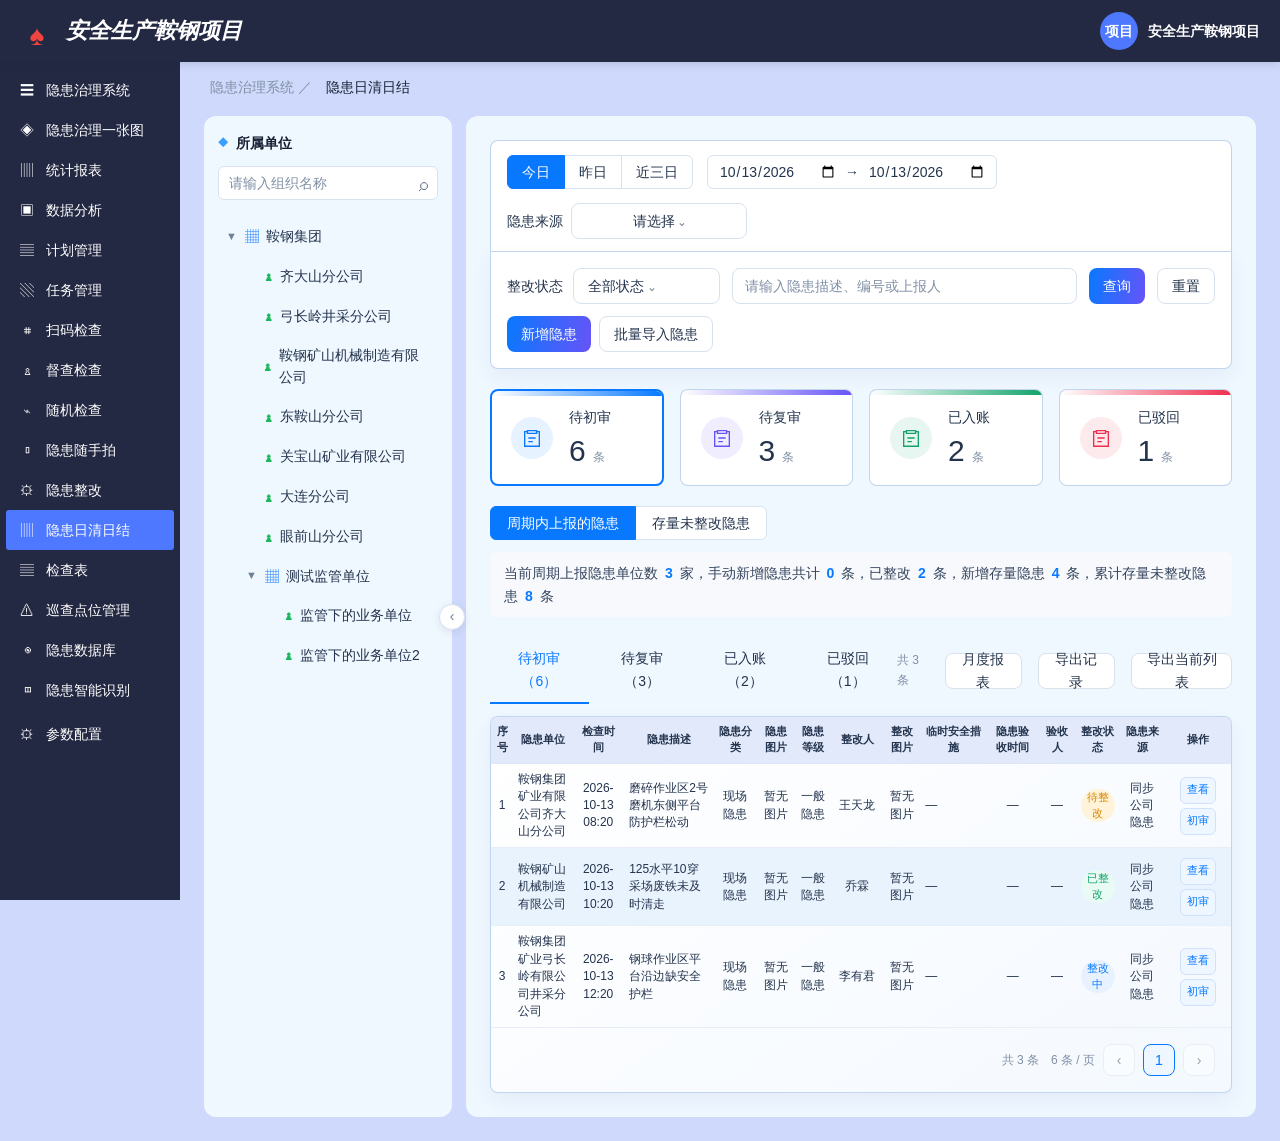
==== commit 4f756c03: "Update ledger layout, review workflow, reports and entry interactions" ====
--- a/index.html
+++ b/index.html
@@ -19,13 +19,13 @@
 <style>
 .person-picker{width:1120px;height:720px;max-height:92vh}.person-picker-body{display:flex;flex-direction:column;min-height:0;flex:1}.selected-line{display:flex;align-items:center;gap:10px;margin-bottom:12px}.selected-line .selected-people{margin:0;min-height:36px;flex:1;background:#fff;border:1px solid #d8e2ef;padding:7px 10px}.picker-layout{display:grid;grid-template-columns:280px 1fr;gap:12px;min-height:0;flex:1}.picker-org,.picker-results{border:1px solid #dfe5ee;border-radius:4px;min-height:0}.picker-org{padding:12px;display:flex;flex-direction:column}.picker-org-tabs{display:grid;grid-template-columns:repeat(3,1fr);margin:12px -12px 0;border-bottom:1px solid #dfe5ee}.picker-org-tabs button{height:42px;border:0;background:#fff;font-size:15px}.picker-org-tabs button.active{font-weight:600;color:#172033;border-bottom:2px solid #0879ff}.picker-org-tree{padding-top:8px;overflow:auto}.org-choice{width:100%;min-height:36px;border:0;background:#fff;text-align:left;padding:7px 8px;color:#24344d}.org-choice:hover,.org-choice.active{background:#e4efff;color:#0879ff}.org-choice.child{padding-left:26px}.picker-results{padding:12px;display:flex;flex-direction:column}.picker-search{display:flex;justify-content:flex-end;margin-bottom:8px}.picker-search input{max-width:430px;border-radius:4px 0 0 4px}.picker-search button{border-radius:0 4px 4px 0}.person-table-wrap{border:1px solid #e1e8f2;flex:1;overflow:auto}.person-table{min-width:720px}.person-table th{height:38px;background:#e8ebf1}.person-table td{height:42px;padding:8px 10px}.picker-pagination{display:flex;justify-content:flex-end;align-items:center;gap:7px;padding-top:10px;color:#526b91}.picker-pagination .pagenum{width:28px;height:28px}.person-picker>.footer{flex:0 0 auto}@media(max-width:900px){.person-picker{width:96vw;height:86vh}.picker-layout{grid-template-columns:220px 1fr}}
 </style><style>.person-picker-overlay{z-index:320}.config-tabs .config-tab:first-child{order:2}.config-tabs .config-tab:last-child{order:1}.table-shell .scroll{overflow-x:hidden}.table-shell table{width:100%!important;min-width:0!important;table-layout:fixed}.table-shell col{width:auto!important}.table-shell col:nth-child(1){width:4%!important}.table-shell col:nth-child(2){width:15%!important}.table-shell col:nth-child(3){width:21%!important}.table-shell col:nth-child(4){width:9%!important}.table-shell col:nth-child(5){width:9%!important}.table-shell col:nth-child(6){width:8%!important}.table-shell col:nth-child(7){width:12%!important}.table-shell col:nth-child(8){width:9%!important}.table-shell col:nth-child(9){width:7%!important}.table-shell col:nth-child(10){width:13%!important}.table-shell th,.table-shell td{padding:10px 8px;word-break:break-word}.table-shell td{height:72px}.table-shell .actions{flex-wrap:wrap;gap:5px}.table-shell .rowbtn{padding:0 8px}@media(max-width:1500px){.table-shell th:nth-child(1),.table-shell td:nth-child(1),.table-shell th:nth-child(6),.table-shell td:nth-child(6),.table-shell th:nth-child(9),.table-shell td:nth-child(9){display:none}.table-shell col:nth-child(1),.table-shell col:nth-child(6),.table-shell col:nth-child(9){width:0!important}.table-shell col:nth-child(2){width:18%!important}.table-shell col:nth-child(3){width:25%!important}.table-shell col:nth-child(4){width:10%!important}.table-shell col:nth-child(5){width:11%!important}.table-shell col:nth-child(7){width:15%!important}.table-shell col:nth-child(8){width:10%!important}.table-shell col:nth-child(10){width:14%!important}}@media(max-width:1100px){.table-shell th:nth-child(4),.table-shell td:nth-child(4),.table-shell th:nth-child(7),.table-shell td:nth-child(7){display:none}.table-shell col:nth-child(4),.table-shell col:nth-child(7){width:0!important}.table-shell col:nth-child(2){width:26%!important}.table-shell col:nth-child(3){width:32%!important}.table-shell col:nth-child(5){width:16%!important}.table-shell col:nth-child(8){width:12%!important}.table-shell col:nth-child(10){width:18%!important}}</style>
-<style>.flow-meaning-count{text-align:right;color:#8190a5;font-size:12px;margin:-12px 12px 8px 0;grid-column:2}.overlay{top:62px;height:calc(100vh - 62px)}</style></head><body>
+<style>.flow-meaning-count{text-align:right;color:#8190a5;font-size:12px;margin:-12px 12px 8px 0;grid-column:2}.overlay{top:62px;height:calc(100vh - 62px)}.toast{z-index:1000;max-width:calc(100vw - 32px)}</style></head><body>
 
 <header class="app-header"><div class="brand"><span class="brand-mark">♠</span><span>安全生产鞍钢项目</span></div><div class="project-info"><span class="project-badge">项目</span><span>安全生产鞍钢项目</span></div></header>
 <aside class="app-menu" aria-label="系统主菜单"><button class="menu-item"><span class="menu-icon">☰</span><span class="menu-label">隐患治理系统</span></button><button class="menu-item"><span class="menu-icon">◈</span><span class="menu-label">隐患治理一张图</span></button><button class="menu-item"><span class="menu-icon">▥</span><span class="menu-label">统计报表</span></button><button class="menu-item"><span class="menu-icon">▣</span><span class="menu-label">数据分析</span></button><button class="menu-item"><span class="menu-icon">▤</span><span class="menu-label">计划管理</span></button><button class="menu-item"><span class="menu-icon">▧</span><span class="menu-label">任务管理</span></button><button class="menu-item"><span class="menu-icon">⌗</span><span class="menu-label">扫码检查</span></button><button class="menu-item"><span class="menu-icon">♙</span><span class="menu-label">督查检查</span></button><button class="menu-item"><span class="menu-icon">⌁</span><span class="menu-label">随机检查</span></button><button class="menu-item"><span class="menu-icon">▯</span><span class="menu-label">隐患随手拍</span></button><button class="menu-item"><span class="menu-icon">⚙</span><span class="menu-label">隐患整改</span></button><button class="menu-item active" id="menuLedger"><span class="menu-icon">▥</span><span class="menu-label">隐患日清日结</span></button><button class="menu-item"><span class="menu-icon">▤</span><span class="menu-label">检查表</span></button><button class="menu-item"><span class="menu-icon">⚠</span><span class="menu-label">巡查点位管理</span></button><button class="menu-item"><span class="menu-icon">◉</span><span class="menu-label">隐患数据库</span></button><button class="menu-item"><span class="menu-icon">◫</span><span class="menu-label">隐患智能识别</span></button><div class="menu-spacer"></div><button class="menu-item" id="menuParams"><span class="menu-icon">⚙</span><span class="menu-label">参数配置</span></button></aside>
 <div class="crumb" id="breadcrumb">隐患治理系统 ／ <span>隐患日清日结</span><button class="crumb-link" id="openFlow">参数配置 / 流程配置</button></div>
 <div class="workspace"><aside class="org-panel" id="orgPanel"><div class="org-inner"><div class="org-title">所属单位</div><div class="org-search-wrap"><input class="org-search" id="orgSearch" aria-label="搜索组织" placeholder="请输入组织名称"></div><nav class="org-tree" aria-label="组织树"><ul class="tree-list"><li class="tree-node"><button class="tree-row" data-unit=""><span class="caret">▼</span><span class="group-icon">▦</span><span>鞍钢集团</span></button><ul class="tree-children"><li class="tree-node"><button class="tree-row" data-unit="鞍钢集团矿业有限公司齐大山分公司"><span class="caret"></span><span class="org-icon">♟</span><span>齐大山分公司</span></button></li><li class="tree-node"><button class="tree-row" data-unit="鞍钢集团矿业弓长岭有限公司井采分公司"><span class="caret"></span><span class="org-icon">♟</span><span>弓长岭井采分公司</span></button></li><li class="tree-node"><button class="tree-row" data-unit="鞍钢矿山机械制造有限公司"><span class="caret"></span><span class="org-icon">♟</span><span>鞍钢矿山机械制造有限公司</span></button></li><li class="tree-node"><button class="tree-row" data-unit="东鞍山分公司"><span class="caret"></span><span class="org-icon">♟</span><span>东鞍山分公司</span></button></li><li class="tree-node"><button class="tree-row" data-unit="关宝山矿业有限公司"><span class="caret"></span><span class="org-icon">♟</span><span>关宝山矿业有限公司</span></button></li><li class="tree-node"><button class="tree-row" data-unit="大连分公司"><span class="caret"></span><span class="org-icon">♟</span><span>大连分公司</span></button></li><li class="tree-node"><button class="tree-row" data-unit="眼前山分公司"><span class="caret"></span><span class="org-icon">♟</span><span>眼前山分公司</span></button></li><li class="tree-node"><button class="tree-row"><span class="caret">▼</span><span class="group-icon">▦</span><span>测试监管单位</span></button><ul class="tree-children"><li class="tree-node"><button class="tree-row" data-unit="监管下的业务单位"><span class="caret"></span><span class="org-icon">♟</span><span>监管下的业务单位</span></button></li><li class="tree-node"><button class="tree-row" data-unit="监管下的业务单位2"><span class="caret"></span><span class="org-icon">♟</span><span>监管下的业务单位2</span></button></li></ul></li></ul></li></ul></nav></div><button class="sidebar-toggle" id="sidebarToggle" aria-label="收起组织树" title="收起组织树"><span>‹</span></button></aside><main class="page">
-<div class="heading"><div><h1>待审核台账</h1><div class="sub">隐患日清日结 · 数据核准</div></div><div class="identity"><span class="muted">当前审核人</span><button class="select" id="person">张广利（初审员）⌄</button></div></div><section class="stats" id="stats"></section>
+<div class="heading" hidden style="display:none"><div><h1>待审核台账</h1><div class="sub">隐患日清日结 · 数据核准</div></div><div class="identity"><span class="muted">当前审核人</span><button class="select" id="person">张广利（初审员）⌄</button></div></div><section class="stats" id="stats"></section>
 <div class="advanced-filters"><div class="quick-dates" aria-label="快捷时间"><button class="quick-date active" data-days="0">今日</button><button class="quick-date" data-days="1">昨日</button><button class="quick-date" data-days="2">近三日</button></div><div class="date-range"><input type="date" id="dateStart" aria-label="开始日期"><span>→</span><input type="date" id="dateEnd" aria-label="结束日期"></div><div class="advanced-field"><span>隐患来源</span><button class="select" id="source">全部来源 ⌄</button></div></div>
 <div class="filters"><button class="select" id="unit" style="display:none">全部单位 ⌄</button><div class="field"><span>整改状态</span><button class="select" id="rectify">全部状态 ⌄</button></div><input class="search" id="keyword" aria-label="搜索隐患" placeholder="请输入隐患描述、编号或上报人"><button class="btn primary" id="query">查询</button><button class="btn" id="reset">重置</button></div>
 <div class="dataset-bar"><div class="dataset-tabs"><button class="dataset-tab active" data-mode="period">周期内上报的隐患</button><button class="dataset-tab" data-mode="stock">存量未整改隐患</button></div><div class="data-overview" id="dataOverview"></div></div>
@@ -114,5 +114,5 @@
 function deleteReturnedRecord(id){if(!confirm('确认删除该条已退回记录？删除后不可恢复。'))return;data=data.filter(d=>d.id!==id);try{localStorage.setItem('hazard-review-v1',JSON.stringify(data))}catch{}render();notify('已退回记录已删除')}
 const renderWithReturnedActions=render;render=function(){renderWithReturnedActions();if(current===3){let list=filtered().slice((page-1)*6,page*6);document.querySelectorAll('#rows tr').forEach((tr,i)=>{let actions=tr.querySelector('.actions'),record=list[i];if(actions&&record&&!actions.querySelector('.delete-returned'))actions.insertAdjacentHTML('beforeend',`<button class="rowbtn danger delete-returned" onclick="deleteReturnedRecord('${record.id}')">删除</button>`)})}};render();
 $('flowModule').innerHTML='<option>隐患日清日结</option>';$('flowMeaning').insertAdjacentHTML('afterend','<div class="flow-meaning-count" id="flowMeaningCount">0 / 200</div>');$('flowMeaning').oninput=()=>$('flowMeaningCount').textContent=$('flowMeaning').value.length+' / 200';
-</script></body></html>
+</script><script src="xlsx.full.min.js"></script><script src="hazard-entry.js"></script><script src="ledger-record-entry.js"></script><script src="resubmit.js"></script><script src="export-reports.js"></script><script src="ledger-field-rules.js"></script><script src="detail-design.js"></script><script src="review-workflow.js"></script><script src="ledger-table-layout.js"></script><script src="review-presentation.js"></script></body></html>
 
